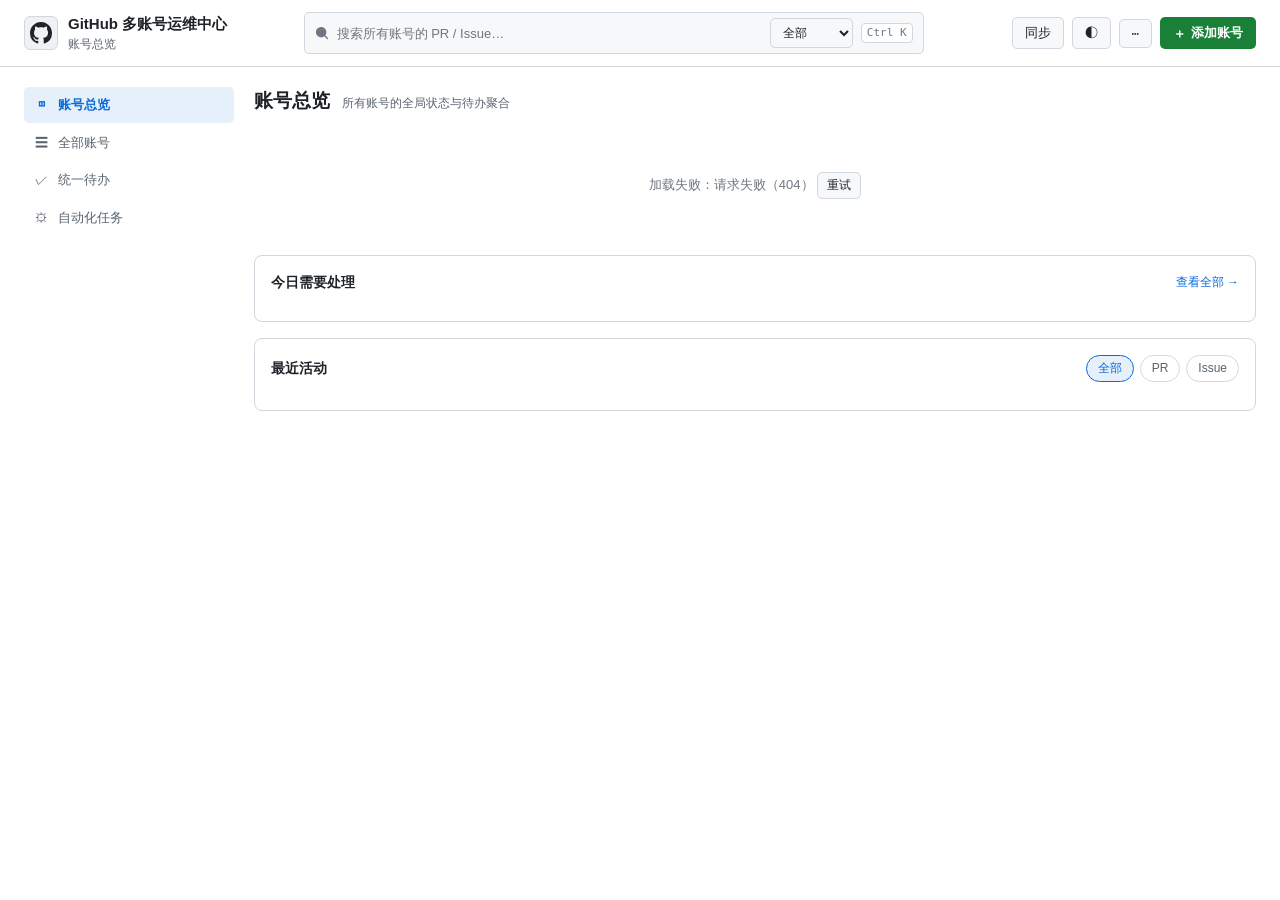
==== templates/index.html @ ad66b414 "Add sync-all button; classify API-capped accounts as abnormal - 账号列表工具栏新增「全部同步」按钮（一键同步全部账号），   单账号行的" ====
<!DOCTYPE html>
<html lang="zh-CN">
<head>
  <meta charset="UTF-8">
  <meta name="viewport" content="width=device-width, initial-scale=1.0">
  <title>GitHub 多账号运维中心</title>
  <script>
    // 首帧前应用主题，避免闪烁
    (function () {
      try {
        var t = localStorage.getItem("gh-theme");
        if (t !== "light" && t !== "dark") {
          t = window.matchMedia && window.matchMedia("(prefers-color-scheme: dark)").matches ? "dark" : "light";
        }
        document.documentElement.dataset.theme = t;
      } catch (e) { document.documentElement.dataset.theme = "light"; }
    })();
  </script>
  <link rel="stylesheet" href="/static/style.css">
</head>
<body>
  <header class="topbar">
    <div class="brand">
      <div class="logo">
        <svg viewBox="0 0 16 16" width="22" height="22" fill="currentColor" aria-hidden="true">
          <path d="M8 0c4.42 0 8 3.58 8 8a8.013 8.013 0 0 1-5.45 7.59c-.4.08-.55-.17-.55-.38 0-.27.01-1.13.01-2.2 0-.75-.25-1.23-.54-1.48 1.78-.2 3.65-.88 3.65-3.95 0-.88-.31-1.59-.82-2.15.08-.2.36-1.02-.08-2.12 0 0-.67-.22-2.2.82-.64-.18-1.32-.27-2-.27-.68 0-1.36.09-2 .27-1.53-1.03-2.2-.82-2.2-.82-.44 1.1-.16 1.92-.08 2.12-.51.56-.82 1.28-.82 2.15 0 3.06 1.86 3.75 3.64 3.95-.23.2-.44.55-.51 1.07-.46.21-1.61.55-2.33-.66-.15-.24-.6-.83-1.23-.82-.67.01-.27.38.01.53.34.19.73.9.82 1.13.16.45.68 1.31 2.69.94 0 .67.01 1.3.01 1.49 0 .21-.15.45-.55.38A7.995 7.995 0 0 1 0 8c0-4.42 3.58-8 8-8Z"></path>
        </svg>
      </div>
      <div class="brand-text">
        <h1>GitHub 多账号运维中心</h1>
        <p id="subtitle">账号总览</p>
      </div>
    </div>
    <div class="global-search" id="globalSearchWrap">
      <span class="global-search-icon" aria-hidden="true">
        <svg viewBox="0 0 16 16" width="14" height="14" fill="currentColor"><path d="M10.68 11.74a6 6 0 0 1-7.922-8.982 6 6 0 0 1 8.982 7.922l3.04 3.04a.75.75 0 1 1-1.06 1.06l-3.04-3.04ZM11.5 7a4.5 4.5 0 1 1-9 0 4.5 4.5 0 0 1 9 0Z"></path></svg>
      </span>
      <input id="globalSearchInput" type="text" placeholder="搜索所有账号的 PR / Issue…" autocomplete="off" spellcheck="false">
      <select id="globalSearchKind" class="select-sm" title="搜索范围">
        <option value="all">全部</option>
        <option value="pr">仅 PR</option>
        <option value="issue">仅 Issue</option>
      </select>
      <kbd class="global-search-kbd">Ctrl K</kbd>
      <div id="globalSearchResults" class="search-dropdown hidden"></div>
    </div>
    <div class="topbar-actions">
      <span id="lastRefresh" class="last-refresh"></span>
      <button id="syncNowBtn" class="btn" title="立即同步全部账号">同步</button>
      <button id="themeBtn" class="btn" title="切换主题（T）">◐</button>
      <div class="menu-wrap">
        <button id="moreBtn" class="btn" title="更多操作">⋯</button>
        <div id="moreMenu" class="menu hidden">
          <button class="menu-item" id="menuSyncSettings">同步设置</button>
          <label class="menu-item menu-toggle">
            <input type="checkbox" id="menuPrefetch">
            <span>详情预取</span>
          </label>
          <button class="menu-item" id="menuNotify">外部通知</button>
          <button class="menu-item" id="menuShortcuts">键盘快捷键</button>
          <div class="menu-sep"></div>
          <div class="menu-item menu-version">
            <span id="versionText">v—</span>
            <button id="menuCheckUpdate" class="btn btn-sm">检查更新</button>
          </div>
        </div>
      </div>
      <button id="addBtn" class="btn btn-primary">
        <span class="btn-icon">＋</span> 添加账号
      </button>
    </div>
  </header>

  <div class="layout">
    <aside class="sidebar">
      <nav class="nav">
        <a class="nav-item active" data-page="overview"><span class="nav-icon">◫</span>账号总览</a>
        <a class="nav-item" data-page="accounts"><span class="nav-icon">☰</span>全部账号</a>
        <a class="nav-item" data-page="todos"><span class="nav-icon">✓</span>统一待办<span id="todoBadge" class="count-badge hidden">0</span></a>
        <a class="nav-item" data-page="automation"><span class="nav-icon">⚙</span>自动化任务</a>
      </nav>
    </aside>

    <main class="main">
      <!-- ========== 账号总览 ========== -->
      <section id="page-overview" class="page active">
        <div class="page-head">
          <h2>账号总览</h2>
          <p class="page-desc">所有账号的全局状态与待办聚合</p>
        </div>
        <div id="summaryCards" class="summary-grid"></div>
        <div class="panel">
          <div class="panel-head">
            <h3>今日需要处理</h3>
            <a class="panel-link" data-page="todos">查看全部 →</a>
          </div>
          <div id="overviewTasks"></div>
        </div>
        <div class="panel">
          <div class="panel-head">
            <h3>最近活动</h3>
            <div class="chip-row" id="activityFilter">
              <button class="chip active" data-type="all">全部</button>
              <button class="chip" data-type="pr">PR</button>
              <button class="chip" data-type="issue">Issue</button>
            </div>
          </div>
          <div id="overviewActivities"></div>
        </div>
      </section>

      <!-- ========== 全部账号 ========== -->
      <section id="page-accounts" class="page">
        <div class="page-head">
          <h2>全部账号</h2>
          <p class="page-desc" id="accountsDesc">共 0 个账号</p>
        </div>
        <div class="toolbar">
          <div class="search-box grow">
            <input id="accountSearch" type="text" placeholder="搜索用户名 / 别名 / 编号 / 标签 / 分组 / 备注" autocomplete="off">
            <button id="clearAccountSearch" class="clear-search hidden" title="清空">×</button>
          </div>
          <select id="filterStatus" class="select-sm">
            <option value="">全部状态</option>
            <option value="active">正常</option>
            <option value="warning">警告</option>
            <option value="invalid">失效</option>
            <option value="sync_failed">同步失败</option>
          </select>
          <select id="filterType" class="select-sm">
            <option value="">全部类型</option>
            <option value="personal">个人账号</option>
            <option value="bot">Bot 账号</option>
            <option value="org">组织账号</option>
          </select>
          <select id="filterGroup" class="select-sm">
            <option value="">全部分组</option>
          </select>
          <select id="filterTag" class="select-sm">
            <option value="">全部标签</option>
          </select>
          <select id="sortBy" class="select-sm">
            <option value="last_activity">最近活动</option>
            <option value="last_sync">最近同步</option>
            <option value="quota">API 剩余额度</option>
            <option value="todos">待办数量</option>
            <option value="username">用户名</option>
          </select>
          <button id="sortOrder" class="btn btn-sm" title="切换排序方向">↓ 降序</button>
          <button id="syncAllAccountsBtn" class="btn btn-sm" title="立即同步全部账号（不改变单账号同步）">全部同步</button>
        </div>
        <div id="batchBar" class="batch-bar hidden">
          <span id="selectedCount">已选 0 个</span>
          <button id="batchRefresh" class="btn btn-sm">批量刷新</button>
          <button id="batchExport" class="btn btn-sm">导出（不含凭据）</button>
          <button id="batchPause" class="btn btn-sm">暂停同步</button>
          <button id="batchResume" class="btn btn-sm">启用同步</button>
          <button id="batchTag" class="btn btn-sm">添加标签</button>
          <button id="batchGroup" class="btn btn-sm">移动到分组</button>
        </div>
        <div class="table-wrap">
          <table class="data-table">
            <thead>
              <tr>
                <th class="col-check"><input type="checkbox" id="checkAll" title="全选"></th>
                <th>账号</th>
                <th>类型 / 标签</th>
                <th>凭据状态</th>
                <th>API 剩余</th>
                <th>待 Review PR</th>
                <th>Issue</th>
                <th>最近活动</th>
                <th>同步状态</th>
                <th class="col-op">操作</th>
              </tr>
            </thead>
            <tbody id="accountTableBody"></tbody>
          </table>
          <div id="accountTableLoading" class="table-loading hidden">加载中…</div>
          <div id="accountTableEmpty" class="empty-tab hidden">没有匹配的账号</div>
        </div>
        <div class="pager">
          <span id="pagerInfo">第 1 页 / 共 1 页</span>
          <div class="pager-btns">
            <button id="prevPage" class="btn btn-sm">上一页</button>
            <select id="pageSize" class="select-sm">
              <option value="25">25 条</option>
              <option value="50" selected>50 条</option>
              <option value="100">100 条</option>
            </select>
            <button id="nextPage" class="btn btn-sm">下一页</button>
          </div>
        </div>
      </section>

      <!-- ========== 统一待办 ========== -->
      <section id="page-todos" class="page">
        <div class="page-head">
          <h2>统一待办</h2>
          <p class="page-desc" id="todosDesc">共 0 条待办</p>
        </div>
        <div class="toolbar">
          <select id="todoPriority" class="select-sm">
            <option value="">全部优先级</option>
            <option value="high">高</option>
            <option value="medium">中</option>
            <option value="low">低</option>
          </select>
          <select id="todoType" class="select-sm">
            <option value="">全部类型</option>
            <option value="credential">凭据异常</option>
            <option value="quota">API 配额不足</option>
            <option value="quota_capped">API 已封顶</option>
            <option value="review_pr">待 Review PR</option>
            <option value="my_pr">我的 PR</option>
            <option value="issue">分配 Issue</option>
            <option value="sync_failed">同步失败</option>
            <option value="sync_stale">长期未同步</option>
          </select>
          <select id="todoAccount" class="select-sm">
            <option value="">全部账号</option>
          </select>
        </div>
        <div id="todoList"></div>
      </section>

      <!-- ========== 自动化任务 ========== -->
      <section id="page-automation" class="page">
        <div class="page-head">
          <h2>自动化任务</h2>
          <p class="page-desc">同步配置、任务队列与审计日志</p>
        </div>
        <div class="panel">
          <div class="panel-head">
            <h3>后台同步</h3>
            <div class="chip-row">
              <button id="openSyncSettings" class="btn btn-sm">同步设置</button>
              <button id="automationSyncNow" class="btn btn-sm">立即同步</button>
            </div>
          </div>
          <div id="automationSummary"></div>
        </div>
        <div class="panel">
          <div class="panel-head"><h3>审计日志</h3></div>
          <div id="auditList"></div>
        </div>
      </section>

      <!-- ========== 单账号详情 ========== -->
      <section id="page-detail" class="page">
        <div class="detail-head">
          <button class="btn btn-sm" id="backToAccounts">← 返回</button>
          <img id="detailAvatar" class="avatar" alt="">
          <div class="detail-id">
            <h2 id="detailName">—</h2>
            <p id="detailMeta" class="page-desc">—</p>
          </div>
          <span id="detailStatus" class="status-badge">—</span>
          <span class="spacer"></span>
          <button id="detailSyncBtn" class="btn btn-sm">立即同步</button>
        </div>
        <div id="detailWarnings"></div>
        <div class="tabs" id="detailTabs">
          <button class="tab active" data-tab="overview">概览</button>
          <button class="tab" data-tab="compare">账号对比</button>
          <button class="tab" data-tab="review">待处理 PR</button>
          <button class="tab" data-tab="mypr">我的 PR</button>
          <button class="tab" data-tab="issues">分配 Issue</button>
          <button class="tab" data-tab="events">仓库动态</button>
          <button class="tab" data-tab="repos">仓库</button>
          <button class="tab" data-tab="social">粉丝 / 关注</button>
        </div>
        <div id="detailContent"></div>
      </section>
    </main>
  </div>

  <!-- 弹窗：添加账号 -->
  <div id="modal" class="modal-overlay hidden">
    <div class="modal">
      <h3>添加账号</h3>
      <p class="modal-hint">支持 Classic Token 或 Fine-grained Token。</p>
      <label class="field"><span>显示名称（可选）</span><input id="fLabel" type="text" placeholder="例如：主账号"></label>
      <label class="field"><span>GitHub 用户名</span><input id="fUsername" type="text" placeholder="例如：XY-code1"></label>
      <label class="field"><span>分组（可选）</span><input id="fGroup" type="text" placeholder="例如：工作 / 个人"></label>
      <label class="field"><span>类型</span>
        <select id="fType" class="select-sm"><option value="personal">个人账号</option><option value="bot">Bot 账号</option><option value="org">组织账号</option></select>
      </label>
      <label class="field"><span>标签（逗号分隔）</span><input id="fTags" type="text" placeholder="例如：核心, 自动化"></label>
      <label class="field"><span>备注（可选）</span><input id="fNote" type="text"></label>
      <label class="field"><span>Personal Access Token</span><input id="fToken" type="password" autocomplete="off"></label>
      <div id="testResult" class="test-result"></div>
      <div class="import-docx">
        <label class="btn btn-sm" for="docxFile">
          <span class="btn-icon">▤</span> 从 Word 文档导入
        </label>
        <input id="docxFile" type="file" accept=".docx" class="hidden">
        <p class="modal-hint">上传 .docx，自动识别文档里的 Token 与用户名。有效 Token 默认勾选，无效的可手动勾选后导入。</p>
        <div id="docxPreview" class="docx-preview hidden"></div>
      </div>
      <div class="modal-actions">
        <button id="testBtn" class="btn">测试连接</button>
        <span class="spacer"></span>
        <button id="cancelBtn" class="btn">取消</button>
        <button id="saveBtn" class="btn btn-primary">保存</button>
      </div>
    </div>
  </div>

  <!-- 弹窗：备份 -->
  <div id="backupModal" class="modal-overlay hidden">
    <div class="modal">
      <h3>备份与恢复</h3>
      <p class="modal-hint">账号信息备份默认<strong>不含凭据</strong>；如需备份 Token 请设置密码加密。</p>
      <div class="backup-actions">
        <button id="exportBtn" class="btn btn-primary">导出账号信息</button>
        <button id="exportCredBtn" class="btn">导出凭据（加密）</button>
        <label class="btn" for="importFile">导入备份</label>
        <input id="importFile" type="file" accept=".json,application/json" class="hidden">
      </div>
      <div id="backupResult" class="test-result"></div>
      <div class="modal-actions">
        <span class="spacer"></span>
        <button id="backupCloseBtn" class="btn">关闭</button>
      </div>
    </div>
  </div>

  <!-- 弹窗：通知设置 -->
  <div id="notifyModal" class="modal-overlay hidden">
    <div class="modal modal-lg">
      <h3>外部通知设置</h3>
      <p class="modal-hint">配置后即使关闭浏览器，也会在 PR / Issue 增加时推送（后台每 5 分钟检查一次）。</p>
      <div id="notifyChannels" class="notify-list"></div>
      <div class="notify-add">
        <select id="notifyType" class="select-sm">
          <option value="bark">Bark（iOS）</option>
          <option value="webhook">通用 Webhook</option>
          <option value="serverchan">Server酱</option>
          <option value="wecom">企业微信机器人</option>
        </select>
        <input id="notifyName" type="text" placeholder="名称">
        <input id="notifyUrl" type="text" placeholder="推送 URL / Key">
        <button id="notifyAddBtn" class="btn">添加</button>
      </div>
      <div id="notifyResult" class="test-result"></div>
      <div class="modal-actions">
        <button id="notifyTestBtn" class="btn">发送测试通知</button>
        <span class="spacer"></span>
        <button id="notifyCloseBtn" class="btn">关闭</button>
      </div>
    </div>
  </div>

  <!-- 弹窗：同步设置 -->
  <div id="syncModal" class="modal-overlay hidden">
    <div class="modal">
      <h3>同步设置</h3>
      <label class="field"><span>自动同步间隔（秒，0 = 关闭）</span><input id="syncInterval" type="number" min="0" step="60"></label>
      <label class="field"><span>并发上限</span><input id="syncConcurrency" type="number" min="1" max="20"></label>
      <label class="field"><span>失败退避基数（秒）</span><input id="syncBackoff" type="number" min="10" step="10"></label>
      <div class="modal-actions">
        <span class="spacer"></span>
        <button id="syncCloseBtn" class="btn">取消</button>
        <button id="syncSaveBtn" class="btn btn-primary">保存并应用</button>
      </div>
    </div>
  </div>

  <!-- 弹窗：快捷键 -->
  <div id="shortcutsModal" class="modal-overlay hidden">
    <div class="modal">
      <h3>键盘快捷键</h3>
      <div class="shortcuts-list">
        <div class="shortcut-row"><kbd>T</kbd><span>切换主题</span></div>
        <div class="shortcut-row"><kbd>R</kbd><span>同步全部账号</span></div>
        <div class="shortcut-row"><kbd>A</kbd><span>添加账号</span></div>
        <div class="shortcut-row"><kbd>/</kbd><span>全局搜索</span></div>
        <div class="shortcut-row"><kbd>Ctrl/⌘ + K</kbd><span>全局搜索</span></div>
        <div class="shortcut-row"><kbd>?</kbd><span>查看本说明</span></div>
        <div class="shortcut-row"><kbd>Esc</kbd><span>关闭弹窗 / 清除搜索</span></div>
      </div>
      <div class="modal-actions"><span class="spacer"></span><button id="shortcutsCloseBtn" class="btn">关闭</button></div>
    </div>
  </div>

  <div id="toast" class="toast hidden"></div>
  <script src="/static/app.js"></script>
</body>
</html>
---- static/style.css ----
/* GitHub 多账号运维中心 —— GitHub 原生浅色风格 */

:root {
  color-scheme: light;
  --bg: #ffffff;
  --bg-subtle: #f6f8fa;
  --bg-inset: #eff1f3;
  --bg-hover: #eaeef2;
  --border: #d0d7de;
  --border-muted: #d8dee4;
  --text: #1f2328;
  --text-muted: #59636e;
  --text-faint: #6e7781;
  --accent: #0969da;
  --accent-soft: rgba(9, 105, 218, 0.1);
  --success: #1a7f37;
  --success-soft: rgba(26, 127, 55, 0.12);
  --warning: #9a6700;
  --warning-soft: rgba(154, 103, 0, 0.12);
  --danger: #d1242f;
  --danger-soft: rgba(209, 36, 47, 0.1);
  --purple: #8250df;
  --radius: 8px;
  --radius-sm: 5px;
  --font: -apple-system, BlinkMacSystemFont, "Segoe UI", "PingFang SC",
    "Hiragino Sans GB", "Microsoft YaHei", sans-serif;
  --mono: ui-monospace, SFMono-Regular, "SF Mono", Menlo, Consolas, monospace;
  --shadow: 0 1px 3px rgba(31, 35, 40, 0.08);
}

[data-theme="dark"] {
  color-scheme: dark;
  --bg: #0d1117;
  --bg-subtle: #161b22;
  --bg-inset: #1c2129;
  --bg-hover: #22272e;
  --border: #30363d;
  --border-muted: #21262d;
  --text: #e6edf3;
  --text-muted: #9198a1;
  --text-faint: #6e7681;
  --accent: #58a6ff;
  --accent-soft: rgba(88, 166, 255, 0.12);
  --success: #3fb950;
  --success-soft: rgba(63, 185, 80, 0.12);
  --warning: #d29922;
  --warning-soft: rgba(210, 153, 34, 0.12);
  --danger: #f85149;
  --danger-soft: rgba(248, 81, 73, 0.12);
  --purple: #bc8cff;
  --shadow: 0 1px 3px rgba(1, 4, 9, 0.5);
}

* { box-sizing: border-box; margin: 0; padding: 0; }

body {
  background: var(--bg);
  color: var(--text);
  font-family: var(--font);
  font-size: 14px;
  line-height: 1.5;
}

a { color: var(--accent); text-decoration: none; }
a:hover { text-decoration: underline; }

/* ---------------- 顶栏 ---------------- */

.topbar {
  display: flex;
  align-items: center;
  justify-content: space-between;
  gap: 16px;
  padding: 12px 24px;
  border-bottom: 1px solid var(--border);
  background: var(--bg);
  position: sticky;
  top: 0;
  z-index: 20;
}

.brand { display: flex; align-items: center; gap: 10px; }

.logo {
  width: 34px;
  height: 34px;
  border-radius: 6px;
  background: var(--bg-inset);
  border: 1px solid var(--border);
  display: flex;
  align-items: center;
  justify-content: center;
}

.brand-text h1 { font-size: 15px; font-weight: 600; }
.brand-text p { font-size: 12px; color: var(--text-muted); }

.topbar-actions { display: flex; align-items: center; gap: 8px; flex-wrap: wrap; }
.last-refresh { font-size: 12px; color: var(--text-faint); margin-right: 4px; }

/* ---------------- 全局搜索框 ---------------- */

.global-search {
  position: relative;
  flex: 1 1 320px;
  max-width: 620px;
  display: flex;
  align-items: center;
  gap: 8px;
  padding: 5px 10px;
  border: 1px solid var(--border);
  border-radius: var(--radius-sm);
  background: var(--bg-subtle);
}
.global-search:focus-within { border-color: var(--accent); background: var(--bg); }
.global-search-icon { color: var(--text-faint); display: inline-flex; }
.global-search input {
  flex: 1;
  min-width: 0;
  border: 0;
  background: transparent;
  font-size: 13px;
  font-family: inherit;
  color: var(--text);
  outline: none;
}
.global-search select { flex: none; }
.global-search-kbd {
  flex: none;
  font-family: var(--mono);
  font-size: 11px;
  color: var(--text-faint);
  border: 1px solid var(--border);
  border-radius: 4px;
  padding: 1px 5px;
  background: var(--bg);
}
.search-dropdown {
  position: absolute;
  top: calc(100% + 6px);
  left: 0;
  right: 0;
  z-index: 40;
  max-height: 60vh;
  overflow-y: auto;
  background: var(--bg);
  border: 1px solid var(--border);
  border-radius: var(--radius);
  box-shadow: var(--shadow);
  padding: 6px;
}
.search-dropdown.hidden { display: none; }
.search-dropdown-hint {
  padding: 8px 10px;
  font-size: 12px;
  color: var(--text-faint);
  text-align: center;
}
.search-dropdown-list { display: flex; flex-direction: column; gap: 2px; }
.search-item { display: block; padding: 8px 10px; border-radius: var(--radius-sm); text-decoration: none; }
.search-item:hover { background: var(--bg-subtle); }
.search-item-title {
  font-size: 13px;
  color: var(--accent);
  overflow: hidden;
  text-overflow: ellipsis;
  white-space: nowrap;
}
.search-item-meta { display: flex; flex-wrap: wrap; gap: 4px; margin-top: 4px; }

/* ---------------- 总览统计卡（合并版） ---------------- */

.summary-grid {
  display: grid;
  grid-template-columns: repeat(auto-fit, minmax(200px, 1fr));
  gap: 12px;
}
.summary-card {
  padding: 14px 16px;
  border: 1px solid var(--border);
  border-radius: var(--radius);
  background: var(--bg);
}
.summary-title {
  font-size: 11px;
  font-weight: 600;
  letter-spacing: 0.04em;
  text-transform: uppercase;
  color: var(--text-faint);
  margin-bottom: 6px;
}
.summary-main { display: flex; align-items: baseline; gap: 6px; }
.summary-num { font-size: 26px; font-weight: 700; font-variant-numeric: tabular-nums; line-height: 1.1; }
.summary-num.is-danger { color: var(--danger); }
.summary-sub { display: flex; flex-wrap: wrap; gap: 6px; margin-top: 8px; }

/* ---------------- 更多操作菜单 ---------------- */

.menu-wrap { position: relative; }
.menu {
  position: absolute;
  top: calc(100% + 6px);
  right: 0;
  z-index: 40;
  min-width: 190px;
  padding: 6px;
  background: var(--bg);
  border: 1px solid var(--border);
  border-radius: var(--radius);
  box-shadow: var(--shadow);
}
.menu.hidden { display: none; }
.menu-item {
  display: flex;
  align-items: center;
  gap: 8px;
  width: 100%;
  padding: 8px 10px;
  border: 0;
  border-radius: var(--radius-sm);
  background: transparent;
  color: var(--text);
  font-size: 13px;
  font-family: inherit;
  text-align: left;
  cursor: pointer;
}
.menu-item:hover { background: var(--bg-subtle); }
.menu-toggle { justify-content: flex-start; cursor: pointer; }
.menu-toggle input { margin: 0; }
.menu-sep { height: 1px; margin: 6px 4px; background: var(--border-muted); }
.menu-version { justify-content: space-between; }

/* ---------------- 标签补充 ---------------- */

.tag-account { background: var(--accent-soft); color: var(--accent); }
.tag.is-count { background: var(--bg-hover); color: var(--text); font-weight: 600; }
.tag.is-success { background: var(--success-soft); color: var(--success); }
.tag.is-danger { background: var(--danger-soft); color: var(--danger); }
.tag.is-warning { background: var(--warning-soft); color: var(--warning); }

/* ---------------- Word 导入 ---------------- */

.import-docx {
  margin-top: 12px;
  padding-top: 12px;
  border-top: 1px solid var(--border-muted);
}
.import-docx .modal-hint { margin: 6px 0 0; }
.docx-preview { margin-top: 10px; }
.docx-preview.hidden { display: none; }
.docx-preview .table-wrap {
  max-height: 42vh;
  overflow: auto;
  border: 1px solid var(--border-muted);
  border-radius: var(--radius-sm);
}
.docx-table { width: 100%; font-size: 12px; }
.docx-table th, .docx-table td { padding: 5px 6px; white-space: normal; }
.docx-table code {
  font-family: var(--mono);
  font-size: 11px;
  color: var(--text-muted);
  word-break: break-all;
}
.docx-table .input-sm {
  width: 100%;
  padding: 4px 7px;
  border: 1px solid var(--border);
  border-radius: var(--radius-sm);
  background: var(--bg);
  color: var(--text);
  font-size: 12px;
  font-family: inherit;
}
.docx-table .input-sm:focus { outline: none; border-color: var(--accent); }
.docx-actions {
  display: flex;
  align-items: center;
  gap: 10px;
  margin-top: 10px;
  padding-top: 10px;
  border-top: 1px solid var(--border-muted);
}
.docx-summary { font-size: 12px; color: var(--text-faint); }
.docx-cap {
  margin-top: 8px;
  font-size: 12px;
  color: var(--warning);
}

/* ---------------- 社交（粉丝 / 关注） ---------------- */

.panel-note { font-size: 11px; color: var(--text-faint); font-weight: 400; }
.person-grid {
  display: grid;
  grid-template-columns: repeat(auto-fill, minmax(88px, 1fr));
  gap: 10px;
}
.person-card {
  display: flex;
  flex-direction: column;
  align-items: center;
  gap: 6px;
  padding: 12px 6px;
  border: 1px solid var(--border);
  border-radius: var(--radius);
  text-decoration: none;
  transition: background 0.12s, border-color 0.12s;
}
.person-card:hover { background: var(--bg-subtle); border-color: var(--accent); }
.person-card img { width: 40px; height: 40px; border-radius: 50%; }
.person-login {
  font-size: 12px;
  color: var(--text);
  max-width: 100%;
  overflow: hidden;
  text-overflow: ellipsis;
  white-space: nowrap;
}

/* ---------------- 按钮 ---------------- */

.btn {
  display: inline-flex;
  align-items: center;
  gap: 5px;
  padding: 6px 12px;
  border-radius: var(--radius-sm);
  border: 1px solid var(--border);
  background: var(--bg-subtle);
  color: var(--text);
  font-size: 13px;
  font-family: inherit;
  cursor: pointer;
  transition: background 0.12s, border-color 0.12s;
}
.btn:hover { background: var(--bg-hover); border-color: var(--text-faint); }
.btn:disabled { opacity: 0.5; cursor: not-allowed; }

.btn-primary {
  background: var(--success);
  border-color: rgba(26, 127, 55, 0.4);
  color: #ffffff;
  font-weight: 600;
}
.btn-primary:hover { background: #1c843f; border-color: var(--success); }

.btn-sm { padding: 4px 9px; font-size: 12px; }
.btn.active {
  background: var(--accent-soft);
  border-color: var(--accent);
  color: var(--accent);
}
.btn-icon { font-size: 13px; line-height: 1; }

.select-sm {
  padding: 6px 8px;
  border-radius: var(--radius-sm);
  border: 1px solid var(--border);
  background: var(--bg-subtle);
  color: var(--text);
  font-size: 12px;
  font-family: inherit;
  cursor: pointer;
}
.select-sm:hover { background: var(--bg-hover); }

/* ---------------- 布局 ---------------- */

.layout {
  display: flex;
  gap: 20px;
  padding: 20px 24px;
  max-width: 1600px;
  margin: 0 auto;
  align-items: flex-start;
}

.sidebar {
  width: 210px;
  flex-shrink: 0;
  position: sticky;
  top: 70px;
}

.nav { display: flex; flex-direction: column; gap: 2px; }

.nav-item {
  display: flex;
  align-items: center;
  gap: 9px;
  padding: 8px 10px;
  border-radius: var(--radius-sm);
  color: var(--text-muted);
  font-size: 13px;
  cursor: pointer;
}
.nav-item:hover { background: var(--bg-subtle); color: var(--text); text-decoration: none; }
.nav-item.active { background: var(--accent-soft); color: var(--accent); font-weight: 600; }
.nav-icon { width: 15px; text-align: center; }

.count-badge {
  min-width: 17px;
  margin-left: 6px;
  padding: 1px 5px;
  border-radius: 999px;
  background: var(--danger);
  color: #fff;
  font-size: 11px;
  font-weight: 600;
  line-height: 1.5;
  text-align: center;
}
.count-badge.hidden { display: none; }

.side-section { margin-top: 20px; }
.side-section h3 {
  font-size: 11px;
  font-weight: 600;
  text-transform: uppercase;
  letter-spacing: 0.04em;
  color: var(--text-faint);
  margin-bottom: 6px;
  padding: 0 4px;
}

.pinned-list { display: flex; flex-direction: column; gap: 2px; }

.pinned-item {
  display: flex;
  align-items: center;
  gap: 8px;
  padding: 5px 8px;
  border-radius: var(--radius-sm);
  font-size: 12px;
  color: var(--text-muted);
  cursor: pointer;
}
.pinned-item:hover { background: var(--bg-subtle); color: var(--text); text-decoration: none; }

.side-link {
  display: block;
  margin-top: 8px;
  padding: 0 4px;
  font-size: 12px;
}

/* ---------------- 页面 ---------------- */

.main { flex: 1; min-width: 0; }

.page { display: none; flex-direction: column; gap: 16px; }
.page.active { display: flex; }

.page-head { display: flex; align-items: baseline; gap: 12px; flex-wrap: wrap; }
.page-head h2 { font-size: 19px; font-weight: 600; }
.page-desc { font-size: 12px; color: var(--text-muted); }

.panel {
  background: var(--bg);
  border: 1px solid var(--border);
  border-radius: var(--radius);
  padding: 16px;
}

.panel-head {
  display: flex;
  align-items: center;
  justify-content: space-between;
  gap: 12px;
  margin-bottom: 12px;
}
.panel-head h3 { font-size: 14px; font-weight: 600; }
.panel-link { font-size: 12px; }

/* ---------------- 统计卡 ---------------- */

.stat-grid {
  display: grid;
  grid-template-columns: repeat(auto-fit, minmax(150px, 1fr));
  gap: 12px;
}

.stat-card {
  background: var(--bg);
  border: 1px solid var(--border);
  border-radius: var(--radius);
  padding: 14px 16px;
  display: flex;
  flex-direction: column;
  gap: 3px;
}

.stat-num { font-size: 24px; font-weight: 700; font-variant-numeric: tabular-nums; }
.stat-label { font-size: 12px; color: var(--text-muted); }
.stat-card.is-success .stat-num { color: var(--success); }
.stat-card.is-warning .stat-num { color: var(--warning); }
.stat-card.is-danger .stat-num { color: var(--danger); }
.stat-card.is-accent .stat-num { color: var(--accent); }

/* ---------------- 任务列表 ---------------- */

.task-list { display: flex; flex-direction: column; gap: 8px; }

.task {
  display: flex;
  align-items: flex-start;
  gap: 12px;
  padding: 12px 14px;
  background: var(--bg);
  border: 1px solid var(--border);
  border-radius: var(--radius);
  transition: border-color 0.12s;
}
.task:hover { border-color: var(--text-faint); }

.task-icon {
  width: 30px;
  height: 30px;
  border-radius: 6px;
  display: flex;
  align-items: center;
  justify-content: center;
  font-size: 14px;
  flex-shrink: 0;
  background: var(--bg-inset);
  color: var(--text-muted);
}
.task[data-priority="high"] .task-icon { background: var(--danger-soft); color: var(--danger); }
.task[data-priority="medium"] .task-icon { background: var(--warning-soft); color: var(--warning); }
.task[data-priority="low"] .task-icon { background: var(--bg-inset); color: var(--text-muted); }

.task-body { flex: 1; min-width: 0; }
.task-title { font-size: 14px; font-weight: 600; }
.task-meta {
  display: flex;
  flex-wrap: wrap;
  gap: 4px 10px;
  font-size: 12px;
  color: var(--text-muted);
  margin-top: 2px;
}
.task-actions { display: flex; gap: 6px; align-items: center; }

.prio {
  font-size: 11px;
  font-weight: 600;
  padding: 2px 7px;
  border-radius: 999px;
  border: 1px solid var(--border);
}
.prio-high { background: var(--danger-soft); color: var(--danger); border-color: transparent; }
.prio-medium { background: var(--warning-soft); color: var(--warning); border-color: transparent; }
.prio-low { background: var(--bg-inset); color: var(--text-muted); }

.tag {
  font-size: 11px;
  padding: 1px 7px;
  border-radius: 999px;
  background: var(--bg-inset);
  color: var(--text-muted);
}

/* ---------------- 活动流 ---------------- */

.activity-list { display: flex; flex-direction: column; gap: 8px; }

.activity {
  display: flex;
  align-items: flex-start;
  gap: 10px;
  padding: 9px 12px;
  border: 1px solid var(--border);
  border-radius: var(--radius);
  font-size: 13px;
}
.activity:hover { border-color: var(--text-faint); }
.activity-actor { width: 26px; height: 26px; border-radius: 50%; flex-shrink: 0; }
.activity-body { flex: 1; min-width: 0; }
.activity-time { font-size: 12px; color: var(--text-faint); white-space: nowrap; }

/* ---------------- 表格 ---------------- */

.toolbar {
  display: flex;
  align-items: center;
  gap: 8px;
  flex-wrap: wrap;
}

.search-box { position: relative; display: flex; align-items: center; }
.search-box.grow { flex: 1; min-width: 240px; }
.search-box input {
  width: 100%;
  padding: 7px 28px 7px 10px;
  border-radius: var(--radius-sm);
  border: 1px solid var(--border);
  background: var(--bg);
  color: var(--text);
  font-size: 13px;
  font-family: inherit;
  outline: none;
}
.search-box input:focus { border-color: var(--accent); box-shadow: 0 0 0 3px var(--accent-soft); }

.clear-search {
  position: absolute;
  right: 5px;
  width: 20px;
  height: 20px;
  border: none;
  border-radius: 4px;
  background: transparent;
  color: var(--text-faint);
  cursor: pointer;
  font-size: 14px;
}
.clear-search:hover { background: var(--bg-hover); color: var(--text); }

.table-wrap { position: relative; overflow-x: auto; }

.data-table { width: 100%; border-collapse: collapse; font-size: 13px; }

.data-table th,
.data-table td {
  padding: 9px 10px;
  text-align: left;
  border-bottom: 1px solid var(--border-muted);
  white-space: nowrap;
}

.data-table th {
  font-size: 12px;
  font-weight: 600;
  color: var(--text-muted);
  background: var(--bg-subtle);
  position: sticky;
  top: 0;
}
.data-table tbody tr { cursor: pointer; }
.data-table tbody tr:hover { background: var(--bg-subtle); }
.data-table tr.is-selected { background: var(--accent-soft); }
.data-table tr.row-invalid td { color: var(--text-muted); }

.col-check { width: 34px; }
.col-op { width: 90px; text-align: right; }

.cell-user { display: flex; align-items: center; gap: 8px; }
.cell-user img { width: 26px; height: 26px; border-radius: 50%; }
.cell-name { font-weight: 600; }
.cell-sub { font-size: 11px; color: var(--text-faint); }

.progress {
  height: 6px;
  background: var(--bg-inset);
  border-radius: 3px;
  overflow: hidden;
  min-width: 70px;
}
.progress > span { display: block; height: 100%; background: var(--accent); }
.progress.is-low > span { background: var(--danger); }
.progress.is-mid > span { background: var(--warning); }

.table-loading, .empty-tab {
  padding: 40px 20px;
  text-align: center;
  color: var(--text-faint);
  font-size: 13px;
}
.table-loading { position: absolute; inset: 0; background: var(--bg); opacity: 0.8; }

.pager {
  display: flex;
  align-items: center;
  justify-content: space-between;
  gap: 12px;
  flex-wrap: wrap;
}
.pager-btns { display: flex; align-items: center; gap: 8px; }

.batch-bar {
  display: flex;
  align-items: center;
  gap: 8px;
  padding: 10px 12px;
  border: 1px solid var(--border);
  border-radius: var(--radius);
  background: var(--bg-subtle);
  font-size: 12px;
  flex-wrap: wrap;
}

.chip-row { display: flex; gap: 6px; flex-wrap: wrap; }
.chip {
  padding: 4px 11px;
  border-radius: 999px;
  border: 1px solid var(--border);
  background: var(--bg);
  color: var(--text-muted);
  font-size: 12px;
  cursor: pointer;
}
.chip:hover { color: var(--text); }
.chip.active { background: var(--accent-soft); border-color: var(--accent); color: var(--accent); }

/* ---------------- 详情页 ---------------- */

.detail-head { display: flex; align-items: center; gap: 12px; flex-wrap: wrap; }
.detail-head h2 { font-size: 18px; font-weight: 600; }
.detail-head .spacer { flex: 1; }
.detail-id { min-width: 0; }
.detail-id h2 { margin: 0; overflow: hidden; text-overflow: ellipsis; white-space: nowrap; }
.detail-id .page-desc { margin: 3px 0 0; }

.avatar { width: 44px; height: 44px; border-radius: 50%; border: 1px solid var(--border); }

.status-badge {
  display: inline-flex;
  align-items: center;
  gap: 6px;
  padding: 4px 11px;
  border-radius: 999px;
  font-size: 12px;
  font-weight: 600;
  border: 1px solid var(--border);
}
.status-badge.active { color: var(--success); background: var(--success-soft); border-color: transparent; }
.status-badge.invalid, .status-badge.error, .status-badge.sync_failed { color: var(--danger); background: var(--danger-soft); border-color: transparent; }
.status-badge.warning, .status-badge.sync_stale { color: var(--warning); background: var(--warning-soft); border-color: transparent; }
.status-badge.unknown { color: var(--text-muted); background: var(--bg-inset); }

.tabs { display: flex; gap: 2px; border-bottom: 1px solid var(--border); overflow-x: auto; }
.tab {
  padding: 9px 13px;
  background: transparent;
  border: none;
  border-bottom: 2px solid transparent;
  color: var(--text-muted);
  font-size: 13px;
  font-family: inherit;
  cursor: pointer;
  white-space: nowrap;
}
.tab:hover { color: var(--text); }
.tab.active { color: var(--text); border-bottom-color: var(--accent); font-weight: 600; }

.item-list { display: flex; flex-direction: column; gap: 8px; }
.item {
  display: flex;
  align-items: flex-start;
  gap: 10px;
  padding: 11px 13px;
  border: 1px solid var(--border);
  border-radius: var(--radius);
  background: var(--bg);
}
.item:hover { border-color: var(--text-faint); }
.item-body { flex: 1; min-width: 0; }
.item-title { font-size: 14px; font-weight: 600; }
.item-meta { display: flex; flex-wrap: wrap; gap: 4px 10px; font-size: 12px; color: var(--text-muted); margin-top: 2px; }
.item-time { font-size: 12px; color: var(--text-faint); white-space: nowrap; }

/* ---------------- 弹窗 ---------------- */

.modal-overlay {
  position: fixed;
  inset: 0;
  background: rgba(31, 35, 40, 0.45);
  display: flex;
  align-items: center;
  justify-content: center;
  z-index: 100;
  padding: 20px;
}
.modal {
  width: 100%;
  max-width: 460px;
  max-height: calc(100vh - 40px);
  overflow-y: auto;
  background: var(--bg);
  border: 1px solid var(--border);
  border-radius: var(--radius);
  padding: 20px;
  display: flex;
  flex-direction: column;
  gap: 12px;
  box-shadow: var(--shadow);
}
.modal-lg { max-width: 760px; }
.modal h3 { font-size: 16px; }
.modal-hint { font-size: 12px; color: var(--text-muted); margin-top: -8px; }
/* 操作栏吸底：弹窗内容再长也能一键提交 */
.modal-actions {
  position: sticky;
  bottom: 0;
  margin: 0 -20px -20px;
  padding: 12px 20px 16px;
  background: var(--bg);
  border-top: 1px solid var(--border-muted);
}

.field { display: flex; flex-direction: column; gap: 5px; }
.field > span { font-size: 12px; color: var(--text-muted); }
.field input, .field select {
  padding: 8px 11px;
  border-radius: var(--radius-sm);
  border: 1px solid var(--border);
  background: var(--bg);
  color: var(--text);
  font-size: 13px;
  font-family: inherit;
  outline: none;
}
.field input:focus { border-color: var(--accent); box-shadow: 0 0 0 3px var(--accent-soft); }

.test-result { font-size: 12px; min-height: 16px; }
.test-result.ok { color: var(--success); }
.test-result.fail { color: var(--danger); }

.modal-actions { display: flex; gap: 8px; margin-top: 4px; }
.modal-actions .spacer { flex: 1; }

.backup-actions { display: flex; gap: 8px; flex-wrap: wrap; }
.search-bar { display: flex; gap: 8px; }
.search-bar input {
  flex: 1;
  padding: 8px 11px;
  border-radius: var(--radius-sm);
  border: 1px solid var(--border);
  background: var(--bg);
  color: var(--text);
  font-size: 13px;
  font-family: inherit;
  outline: none;
}
.search-bar input:focus { border-color: var(--accent); box-shadow: 0 0 0 3px var(--accent-soft); }
.search-results { max-height: 50vh; overflow-y: auto; margin-top: 12px; }

.notify-list { display: flex; flex-direction: column; gap: 6px; margin-bottom: 12px; }
.notify-row {
  display: flex;
  align-items: center;
  gap: 10px;
  padding: 8px 10px;
  border: 1px solid var(--border);
  border-radius: var(--radius-sm);
  font-size: 12px;
}
.notify-name { font-weight: 600; }
.notify-url { flex: 1; color: var(--text-faint); font-family: var(--mono); overflow: hidden; text-overflow: ellipsis; white-space: nowrap; }
.notify-add { display: flex; gap: 6px; flex-wrap: wrap; }
.notify-add input {
  flex: 1;
  min-width: 110px;
  padding: 7px 10px;
  border-radius: var(--radius-sm);
  border: 1px solid var(--border);
  background: var(--bg);
  color: var(--text);
  font-size: 12px;
  font-family: inherit;
  outline: none;
}

.shortcuts-list { display: flex; flex-direction: column; gap: 8px; }
.shortcut-row { display: flex; align-items: center; gap: 12px; font-size: 13px; color: var(--text-muted); }
.shortcut-row span { flex: 1; }

kbd {
  display: inline-block;
  padding: 2px 7px;
  border-radius: 4px;
  border: 1px solid var(--border);
  border-bottom-width: 2px;
  background: var(--bg-subtle);
  font-family: var(--mono);
  font-size: 11px;
  min-width: 20px;
  text-align: center;
}

/* ---------------- Toast ---------------- */

.toast {
  position: fixed;
  bottom: 24px;
  left: 50%;
  transform: translateX(-50%);
  background: var(--bg-inset);
  border: 1px solid var(--border);
  color: var(--text);
  padding: 10px 18px;
  border-radius: 999px;
  font-size: 13px;
  z-index: 200;
  box-shadow: var(--shadow);
  transition: opacity 0.2s, transform 0.2s;
}
.toast.hidden { opacity: 0; pointer-events: none; transform: translateX(-50%) translateY(8px); }

.hidden { display: none !important; }
.spacer { flex: 1; }

/* ---------------- 滚动条 ---------------- */

::-webkit-scrollbar { width: 10px; height: 10px; }
::-webkit-scrollbar-track { background: transparent; }
::-webkit-scrollbar-thumb { background: var(--border); border-radius: 5px; border: 2px solid var(--bg); }
::-webkit-scrollbar-thumb:hover { background: var(--text-faint); }

/* ---------------- 响应式 ---------------- */

@media (max-width: 900px) {
  .topbar { flex-wrap: wrap; }
  .layout { flex-direction: column; padding: 14px; }
  .sidebar { width: 100%; position: static; }
  .nav { flex-direction: row; overflow-x: auto; }
  .side-section { display: none; }
}
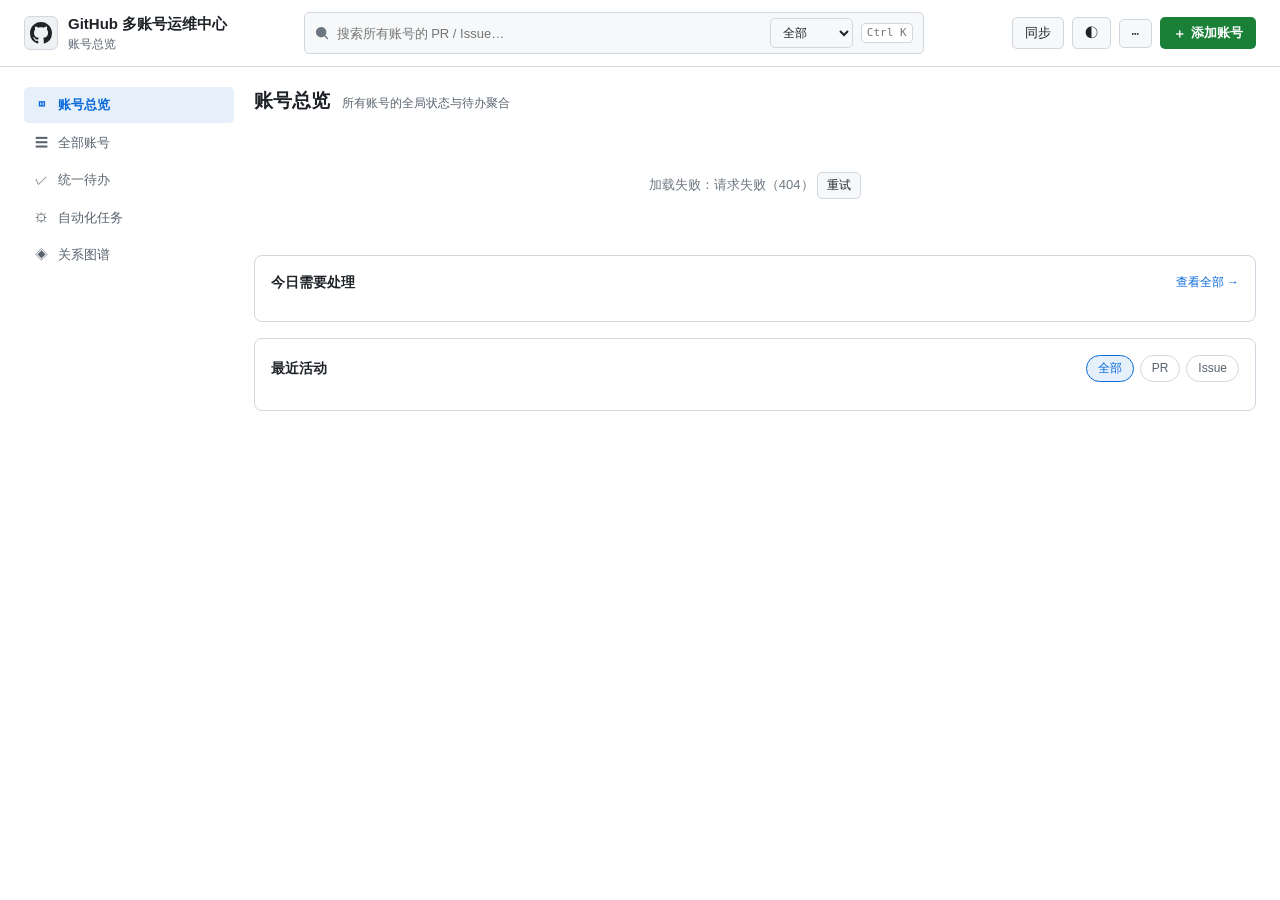
==== commit 9112147d: "Add account relationship graph (follows / shared repos / shared following) - 新增 social / account_rep" ====
--- a/templates/index.html
+++ b/templates/index.html
@@ -78,6 +78,7 @@
         <a class="nav-item" data-page="accounts"><span class="nav-icon">☰</span>全部账号</a>
         <a class="nav-item" data-page="todos"><span class="nav-icon">✓</span>统一待办<span id="todoBadge" class="count-badge hidden">0</span></a>
         <a class="nav-item" data-page="automation"><span class="nav-icon">⚙</span>自动化任务</a>
+        <a class="nav-item" data-page="graph"><span class="nav-icon">◈</span>关系图谱<span id="graphBadge" class="count-badge hidden">0</span></a>
       </nav>
     </aside>
 
@@ -211,6 +212,7 @@
             <option value="credential">凭据异常</option>
             <option value="quota">API 配额不足</option>
             <option value="quota_capped">API 已封顶</option>
+            <option value="cross_account">跨账号关联</option>
             <option value="review_pr">待 Review PR</option>
             <option value="my_pr">我的 PR</option>
             <option value="issue">分配 Issue</option>
@@ -243,6 +245,41 @@
         <div class="panel">
           <div class="panel-head"><h3>审计日志</h3></div>
           <div id="auditList"></div>
+        </div>
+        <div class="panel">
+          <div class="panel-head">
+            <h3>出站 Webhook</h3>
+            <button id="webhookAddBtn" class="btn btn-sm">添加 Webhook</button>
+          </div>
+          <p class="page-desc">把账号事件推送到外部系统（n8n / Zapier / 自建服务），事件在每次同步后检测。</p>
+          <div id="webhookList"></div>
+          <div id="webhookLog"></div>
+        </div>
+      </section>
+
+      <!-- ========== 关系图谱 ========== -->
+      <section id="page-graph" class="page">
+        <div class="page-head">
+          <h2>关系图谱</h2>
+          <p class="page-desc">账号之间的关注关系、共同仓库与共同关注</p>
+        </div>
+        <div class="panel">
+          <div class="panel-head">
+            <h3>账号关系</h3>
+            <div class="chip-row">
+              <button id="graphSyncBtn" class="btn btn-sm">同步关系数据</button>
+              <span class="panel-note" id="graphNote"></span>
+            </div>
+          </div>
+          <div class="graph-legend">
+            <span><i class="dot dot-follows"></i>关注</span>
+            <span><i class="dot dot-repo"></i>共同仓库</span>
+            <span><i class="dot dot-common"></i>共同关注</span>
+          </div>
+          <div class="graph-wrap">
+            <svg id="graphCanvas" class="graph-canvas"></svg>
+            <div id="graphEmpty" class="empty-tab hidden">还没有关系数据，点「同步关系数据」拉取粉丝 / 关注 / 仓库</div>
+          </div>
         </div>
       </section>
 
--- a/static/style.css
+++ b/static/style.css
@@ -292,6 +292,57 @@
 /* ---------------- 社交（粉丝 / 关注） ---------------- */
 
 .panel-note { font-size: 11px; color: var(--text-faint); font-weight: 400; }
+
+/* ---------------- 出站 Webhook ---------------- */
+
+.webhook-row {
+  display: flex;
+  align-items: center;
+  flex-wrap: wrap;
+  gap: 8px;
+  padding: 8px 0;
+  border-bottom: 1px solid var(--border-muted);
+  font-size: 12px;
+}
+.webhook-row:last-child { border-bottom: 0; }
+.webhook-name { font-weight: 600; color: var(--text); }
+.webhook-url {
+  color: var(--text-muted);
+  font-family: var(--mono);
+  max-width: 280px;
+  overflow: hidden;
+  text-overflow: ellipsis;
+  white-space: nowrap;
+}
+
+/* ---------------- 关系图谱 ---------------- */
+
+.graph-legend {
+  display: flex;
+  flex-wrap: wrap;
+  gap: 14px;
+  font-size: 12px;
+  color: var(--text-muted);
+  margin-bottom: 8px;
+}
+.graph-legend .dot {
+  display: inline-block;
+  width: 9px;
+  height: 9px;
+  border-radius: 50%;
+  margin-right: 5px;
+}
+.dot-follows { background: var(--accent); }
+.dot-repo { background: var(--success); }
+.dot-common { background: var(--warning); }
+.graph-wrap {
+  position: relative;
+  border: 1px solid var(--border-muted);
+  border-radius: var(--radius-sm);
+  overflow: hidden;
+  background: var(--bg);
+}
+.graph-canvas { display: block; width: 100%; height: 560px; }
 .person-grid {
   display: grid;
   grid-template-columns: repeat(auto-fill, minmax(88px, 1fr));
@@ -533,6 +584,8 @@
 
 .task-body { flex: 1; min-width: 0; }
 .task-title { font-size: 14px; font-weight: 600; }
+.task-title-link { color: var(--accent); text-decoration: none; }
+.task-title-link:hover { text-decoration: underline; }
 .task-meta {
   display: flex;
   flex-wrap: wrap;
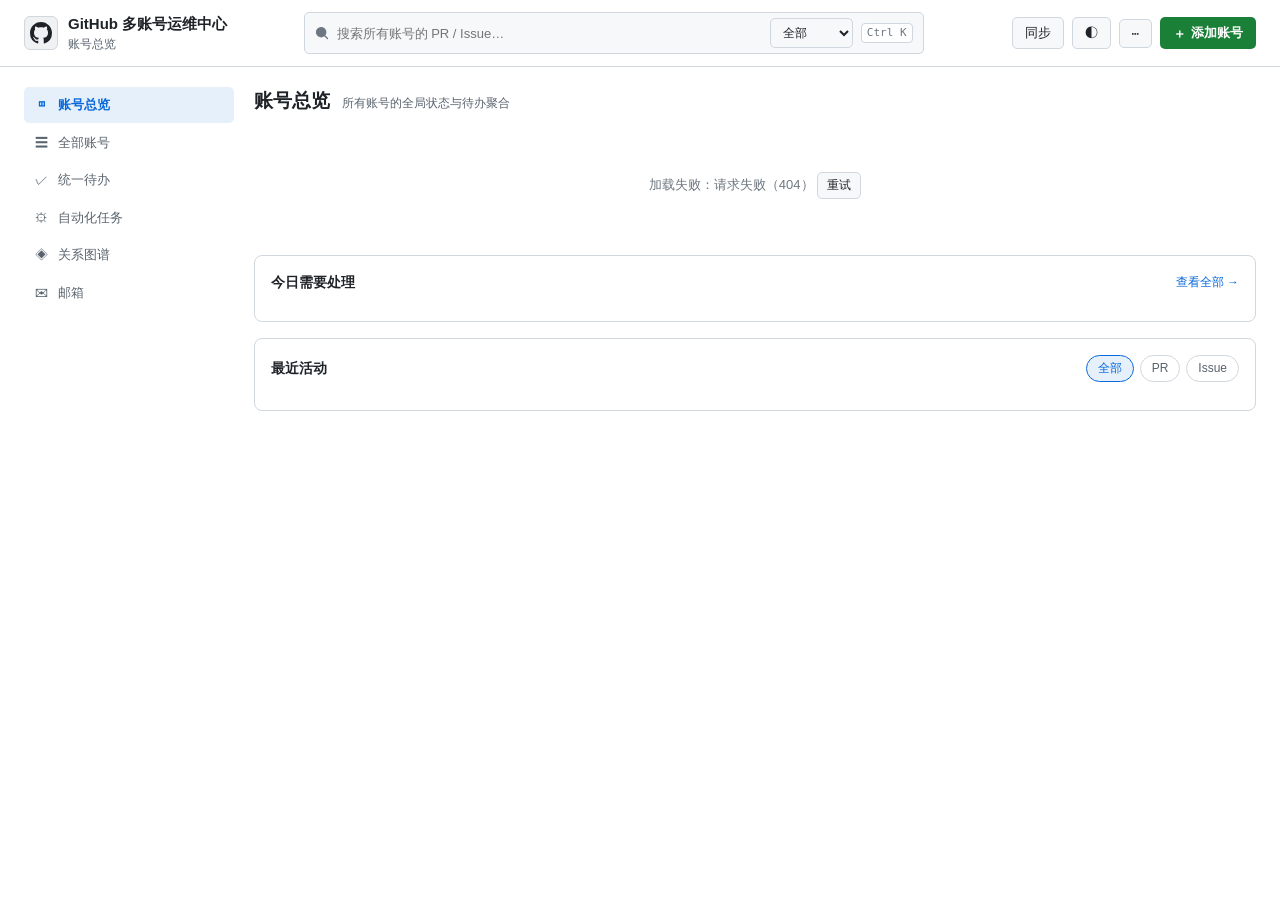
==== commit 120e07af: "Add email panel: account-linked mailbox with verification code highlighting - 账号新增可选 email 字段（token " ====
--- a/templates/index.html
+++ b/templates/index.html
@@ -79,6 +79,7 @@
         <a class="nav-item" data-page="todos"><span class="nav-icon">✓</span>统一待办<span id="todoBadge" class="count-badge hidden">0</span></a>
         <a class="nav-item" data-page="automation"><span class="nav-icon">⚙</span>自动化任务</a>
         <a class="nav-item" data-page="graph"><span class="nav-icon">◈</span>关系图谱<span id="graphBadge" class="count-badge hidden">0</span></a>
+        <a class="nav-item" data-page="email"><span class="nav-icon">✉</span>邮箱<span id="emailBadge" class="count-badge hidden">0</span></a>
       </nav>
     </aside>
 
@@ -265,6 +266,14 @@
         </div>
         <div class="panel">
           <div class="panel-head">
+            <h3>账号画像</h3>
+            <button id="profileRebuildBtn" class="btn btn-sm">重新聚类</button>
+          </div>
+          <p class="page-desc">按粉丝 / Star / 仓库 / 参与度 / 活跃度自动分群，可作为打标签的参考。</p>
+          <div id="profileSummary"></div>
+        </div>
+        <div class="panel">
+          <div class="panel-head">
             <h3>账号关系</h3>
             <div class="chip-row">
               <button id="graphSyncBtn" class="btn btn-sm">同步关系数据</button>
@@ -280,6 +289,27 @@
             <svg id="graphCanvas" class="graph-canvas"></svg>
             <div id="graphEmpty" class="empty-tab hidden">还没有关系数据，点「同步关系数据」拉取粉丝 / 关注 / 仓库</div>
           </div>
+        </div>
+      </section>
+
+      <!-- ========== 邮箱 ========== -->
+      <section id="page-email" class="page">
+        <div class="page-head">
+          <h2>邮箱</h2>
+          <p class="page-desc" id="emailDesc">查看账号关联邮箱的通知、安全邮件与验证码（仅展示，不会自动填充到任何网站）</p>
+        </div>
+        <div class="panel">
+          <div class="panel-head">
+            <h3>邮件</h3>
+            <div class="chip-row">
+              <select id="emailAccount" class="select-sm"><option value="">全部邮箱</option></select>
+              <input id="emailSearch" class="input-sm" type="text" placeholder="搜索主题 / 正文 / 发件人">
+              <button id="emailRefreshBtn" class="btn btn-sm">刷新邮件</button>
+              <button id="emailImportBtn" class="btn btn-sm">导入 JSON</button>
+              <button id="emailSettingsBtn" class="btn btn-sm">邮箱设置</button>
+            </div>
+          </div>
+          <div id="emailList"></div>
         </div>
       </section>
 
@@ -325,6 +355,7 @@
       </label>
       <label class="field"><span>标签（逗号分隔）</span><input id="fTags" type="text" placeholder="例如：核心, 自动化"></label>
       <label class="field"><span>备注（可选）</span><input id="fNote" type="text"></label>
+      <label class="field"><span>关联邮箱（可选）</span><input id="fEmail" type="text" placeholder="邮箱地址或取件链接，用于「邮箱」面板筛选"></label>
       <label class="field"><span>Personal Access Token</span><input id="fToken" type="password" autocomplete="off"></label>
       <div id="testResult" class="test-result"></div>
       <div class="import-docx">
@@ -389,6 +420,27 @@
     </div>
   </div>
 
+  <!-- 弹窗：邮箱设置 -->
+  <div id="emailModal" class="modal-overlay hidden">
+    <div class="modal">
+      <h3>邮箱设置</h3>
+      <p class="modal-hint">用于「邮箱」面板（如「邮笺」的公开取件链接）。账号需填写「关联邮箱」字段：可直接填写完整取件链接，或填写邮箱地址并在这里配置取件接口模板。</p>
+      <label class="field"><span>启用邮箱面板</span><input id="emailEnabled" type="checkbox"></label>
+      <label class="field"><span>邮箱站地址</span><input id="emailSiteUrl" type="text" placeholder="https://inbox.123456.world"></label>
+      <label class="field"><span>取件接口模板（可选，支持 {email}）</span><input id="emailApiBase" type="text" placeholder="留空则使用账号 email 字段中的完整 URL"></label>
+      <label class="field"><span>鉴权令牌（可选，Bearer）</span><input id="emailToken" type="password" autocomplete="off"></label>
+      <label class="field"><span>自动刷新间隔（秒，0 = 不自动）</span><input id="emailInterval" type="number" min="0" step="60"></label>
+      <label class="field"><span>自定义验证码正则（可选）</span><input id="emailCodePattern" type="text" placeholder="留空使用内置规则"></label>
+      <label class="field"><span>优先在「验证码 / verification / code」附近提取</span><input id="emailContext" type="checkbox"></label>
+      <div id="emailSettingsResult" class="test-result"></div>
+      <div class="modal-actions">
+        <span class="spacer"></span>
+        <button id="emailSettingsClose" class="btn">关闭</button>
+        <button id="emailSettingsSave" class="btn btn-primary">保存</button>
+      </div>
+    </div>
+  </div>
+
   <!-- 弹窗：同步设置 -->
   <div id="syncModal" class="modal-overlay hidden">
     <div class="modal">
--- a/static/style.css
+++ b/static/style.css
@@ -234,6 +234,7 @@
 /* ---------------- 标签补充 ---------------- */
 
 .tag-account { background: var(--accent-soft); color: var(--accent); }
+.tag-cluster { background: rgba(130, 80, 223, 0.14); color: var(--purple); font-weight: 600; }
 .tag.is-count { background: var(--bg-hover); color: var(--text); font-weight: 600; }
 .tag.is-success { background: var(--success-soft); color: var(--success); }
 .tag.is-danger { background: var(--danger-soft); color: var(--danger); }
@@ -416,6 +417,47 @@
   cursor: pointer;
 }
 .select-sm:hover { background: var(--bg-hover); }
+
+/* 邮箱面板 */
+.input-sm {
+  padding: 6px 8px;
+  border-radius: var(--radius-sm);
+  border: 1px solid var(--border);
+  background: var(--bg-subtle);
+  color: var(--text);
+  font-size: 12px;
+  font-family: inherit;
+  min-width: 220px;
+}
+.input-sm:focus { outline: none; border-color: var(--accent); }
+.mail-body {
+  margin-top: 6px;
+  font-size: 13px;
+  color: var(--text-muted);
+  white-space: pre-wrap;
+  word-break: break-word;
+  max-height: 220px;
+  overflow: auto;
+}
+.mail-code-row {
+  margin-top: 6px;
+  font-size: 12px;
+  color: var(--text-muted);
+  display: flex;
+  align-items: center;
+  gap: 8px;
+}
+.code-chip {
+  display: inline-block;
+  padding: 1px 8px;
+  border-radius: 6px;
+  background: var(--success-soft);
+  color: var(--success);
+  font-weight: 600;
+  font-family: ui-monospace, SFMono-Regular, Menlo, Consolas, monospace;
+  letter-spacing: 0.5px;
+}
+.cell-email { color: var(--text-faint); }
 
 /* ---------------- 布局 ---------------- */
 
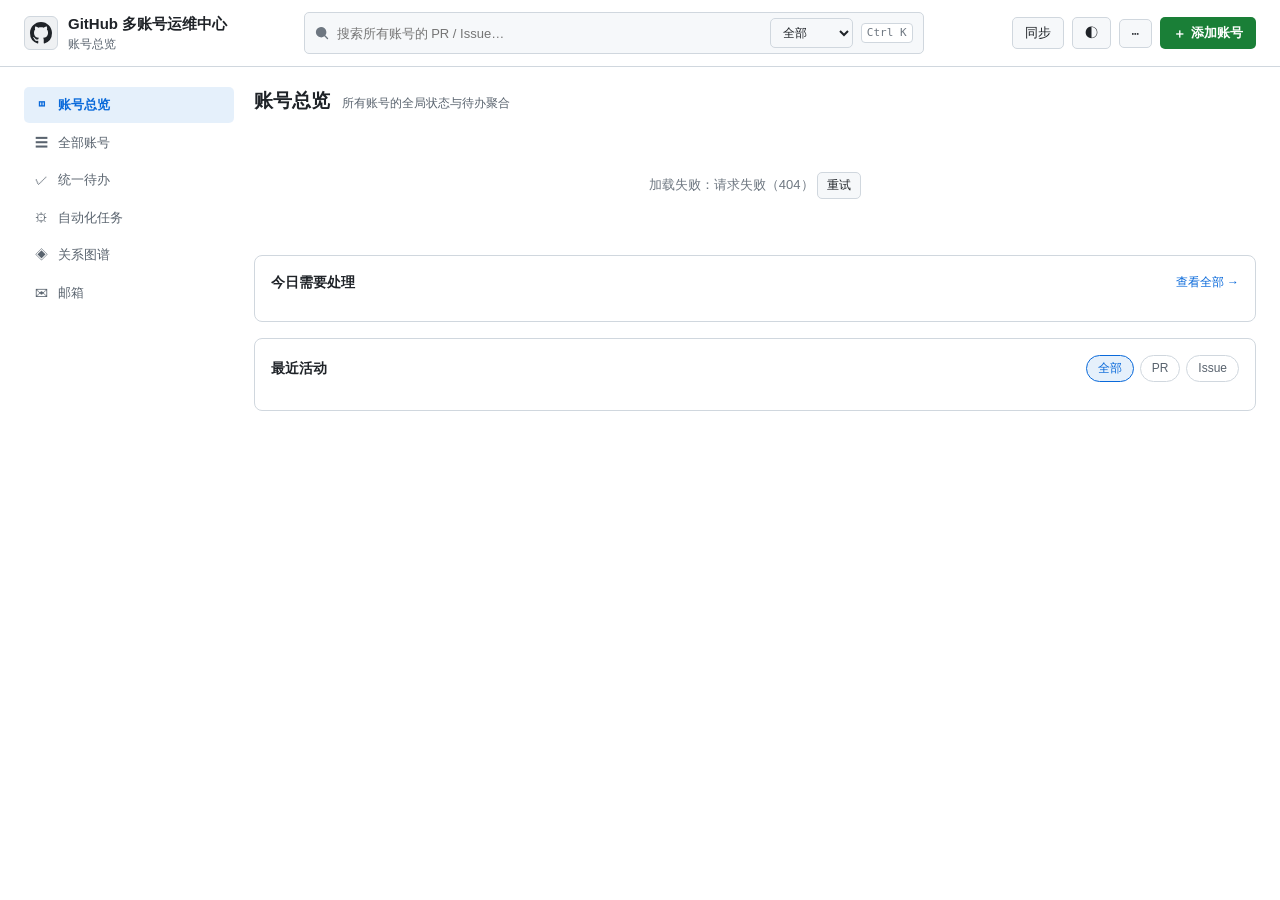
==== commit ca7a9acc: "Add mailbox list import: parse, match and backfill account email - 邮箱页新增「导入邮箱」：粘贴/上传邮笺导出文本或 JSON，解析后" ====
--- a/templates/index.html
+++ b/templates/index.html
@@ -306,6 +306,7 @@
               <input id="emailSearch" class="input-sm" type="text" placeholder="搜索主题 / 正文 / 发件人">
               <button id="emailRefreshBtn" class="btn btn-sm">刷新邮件</button>
               <button id="emailImportBtn" class="btn btn-sm">导入 JSON</button>
+              <button id="emailInboxImportBtn" class="btn btn-sm">导入邮箱</button>
               <button id="emailSettingsBtn" class="btn btn-sm">邮箱设置</button>
             </div>
           </div>
@@ -441,6 +442,24 @@
     </div>
   </div>
 
+  <!-- 弹窗：导入邮箱清单 -->
+  <div id="emailInboxModal" class="modal-overlay hidden">
+    <div class="modal modal-lg">
+      <h3>导入邮箱清单</h3>
+      <p class="modal-hint">粘贴「邮笺」导出的文本（每行：邮箱 链接，或邮箱与链接各占一行），或选择 TXT / CSV / JSON 文件。解析后预览并勾选，确认后回填到账号的「关联邮箱」。</p>
+      <textarea id="emailInboxText" class="input-sm" rows="6" style="width:100%;min-width:0" placeholder="例如：&#10;abc@icloud.com https://inbox.123456.world/i/xxxx/json&#10;或两行一组：&#10;abc@icloud.com&#10;https://inbox.123456.world/i/xxxx/json"></textarea>
+      <div class="modal-actions" style="margin-top:8px">
+        <input id="emailInboxFile" type="file" accept=".txt,.csv,.json" class="hidden">
+        <button id="emailInboxFileBtn" class="btn btn-sm">选择文件</button>
+        <button id="emailInboxParseBtn" class="btn btn-sm">解析预览</button>
+        <span class="spacer"></span>
+        <button id="emailInboxClose" class="btn">关闭</button>
+        <button id="emailInboxDoImportBtn" class="btn btn-primary" disabled>导入选中</button>
+      </div>
+      <div id="emailInboxPreview"></div>
+    </div>
+  </div>
+
   <!-- 弹窗：同步设置 -->
   <div id="syncModal" class="modal-overlay hidden">
     <div class="modal">
--- a/static/style.css
+++ b/static/style.css
@@ -459,6 +459,13 @@
 }
 .cell-email { color: var(--text-faint); }
 
+/* 邮箱清单导入预览表 */
+.mail-table { width: 100%; border-collapse: collapse; font-size: 13px; margin-top: 10px; }
+.mail-table th, .mail-table td { text-align: left; padding: 6px 8px; border-bottom: 1px solid var(--border); vertical-align: top; }
+.mail-table th { color: var(--text-muted); font-weight: 600; font-size: 12px; }
+.mail-table td.cell-sub { word-break: break-all; }
+.mail-table tr.row-invalid { opacity: 0.7; }
+
 /* ---------------- 布局 ---------------- */
 
 .layout {
